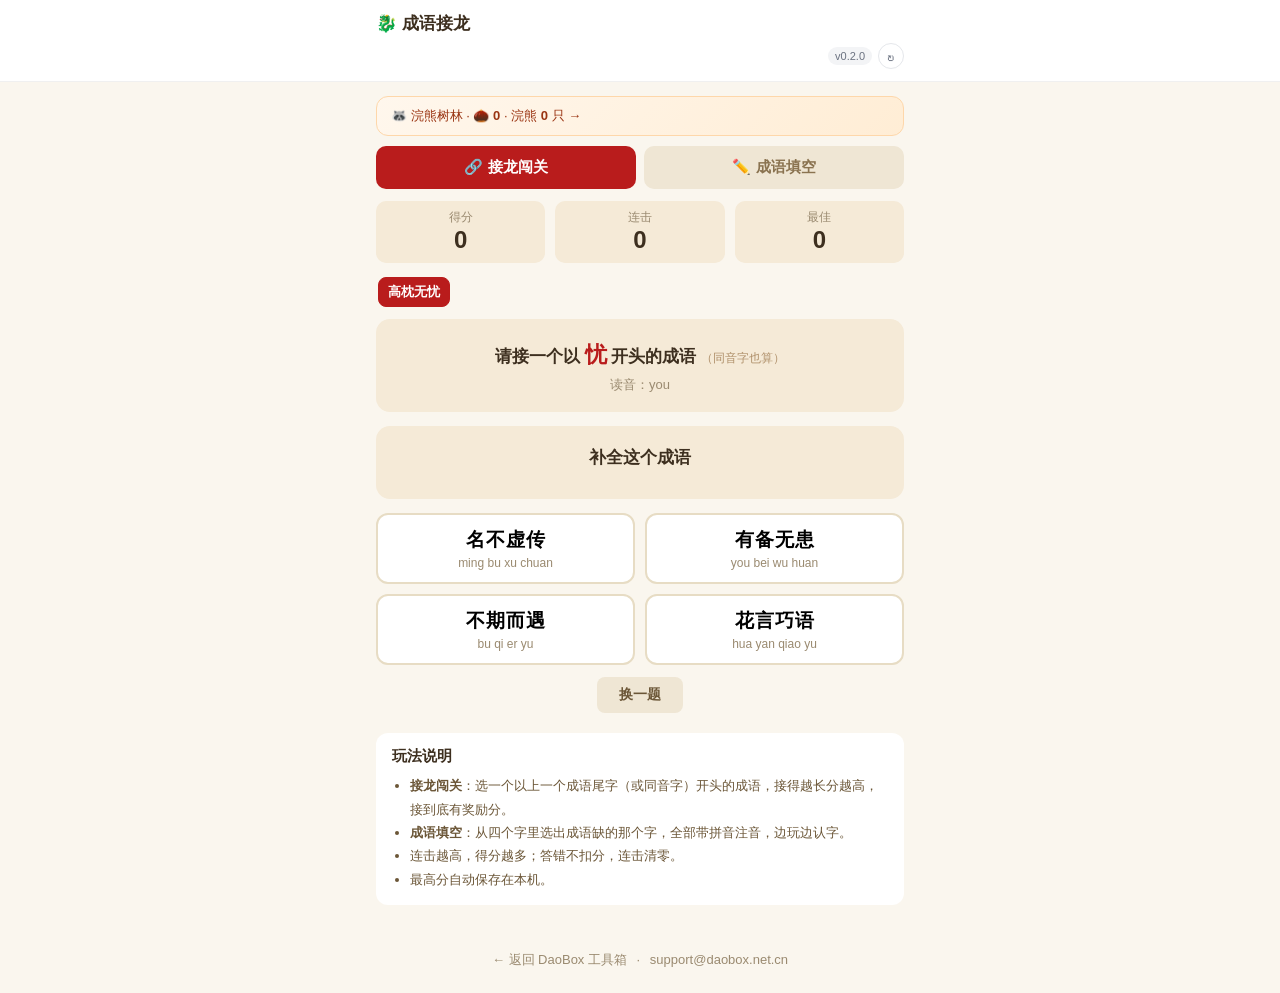
==== public/index.html @ cd1f9f40 "feat: 页面切回前台时触发 SW 更新检查（方案A）" ====
<!DOCTYPE html>
<html lang="zh-CN">
<head>
  <script>
    // 双域名适配：国内站 daobox.net.cn / 海外站 daobox.app，门户与登录按当前域名自动选择
    window.DB_HOME = location.hostname.indexOf('daobox.net.cn') !== -1
      ? 'https://daobox.net.cn' : 'https://daobox.app';
  </script>
  <meta charset="UTF-8">
  <meta name="viewport" content="width=device-width, initial-scale=1.0, viewport-fit=cover">
  <title>成语接龙 · DaoBox 学习小游戏</title>
  <meta name="description" content="DaoBox 成语接龙：接龙闯关 + 成语填空两种玩法，带拼音注音，边玩边学常用成语！">
  <link rel="manifest" href="manifest.json">
  <link rel="icon" href="icons/favicon.svg" type="image/svg+xml">
  <link rel="apple-touch-icon" href="icons/apple-touch-icon.png">
  <meta name="theme-color" content="#b91c1c">
  <link rel="stylesheet" href="style.css?v=4">
</head>
<body>
  <header class="topbar">
    <div class="topbar-inner">
      <div class="brand">🐉 成语接龙</div>
      <div class="topbar-tools"><span class="version-badge" id="app-version">v0.2.0</span><button class="refresh-btn" id="refresh-btn" type="button" title="强制刷新 · 清缓存重载" aria-label="强制刷新">↻</button></div>
      <div class="topbar-slot" id="db-account-slot"></div>
    </div>
  </header>

  <main class="page">
    <a class="raccoon-bar" id="raccoon-bar" href="javascript:void(0)" style="display:block;margin:0 0 10px;padding:10px 14px;background:linear-gradient(135deg,#fff7ed,#ffedd5);border:1px solid #fed7aa;border-radius:12px;color:#9a3412;font-size:13px;text-decoration:none">🦝 浣熊树林 · 🌰 0 · 浣熊 0 只 →</a>

    <!-- 浣熊树林（2026-10-28 儿童奖励体系） -->
    <section id="raccoon-garden" class="hidden"></section>

    <section class="mode-switch" id="mode-switch-sec" role="tablist">
      <button id="mode-chain" class="mode-btn active" type="button">🔗 接龙闯关</button>
      <button id="mode-blank" class="mode-btn" type="button">✏️ 成语填空</button>
    </section>

    <section class="hud">
      <div class="score-box">
        <div class="score-label">得分</div>
        <div class="score-value" id="score">0</div>
      </div>
      <div class="score-box">
        <div class="score-label">连击</div>
        <div class="score-value" id="streak">0</div>
      </div>
      <div class="score-box">
        <div class="score-label" id="best-label">最佳</div>
        <div class="score-value" id="best">0</div>
      </div>
    </section>

    <!-- 接龙模式 -->
    <section id="chain-panel">
      <div class="chain-strip" id="chain-strip"></div>
      <div class="question-card">
        <div class="question-title" id="chain-q">请接一个以 <b id="tail-char">—</b> 开头的成语 <span class="q-hint">（同音字也算）</span></div>
        <div class="question-sub" id="tail-py"></div>
      </div>
    </section>

    <!-- 填空模式 -->
    <section id="blank-panel" class="hidden">
      <div class="question-card">
        <div class="question-title">补全这个成语</div>
        <div class="blank-idiom" id="blank-idiom"></div>
        <div class="question-sub" id="blank-py"></div>
      </div>
    </section>

    <div class="options" id="options"></div>

    <div id="feedback" class="feedback hidden"></div>

    <div class="btn-row" id="btn-skip-row">
      <button id="btn-skip" class="btn" type="button">换一题</button>
    </div>

    <section class="tips" id="tips-sec">
      <h2>玩法说明</h2>
      <ul>
        <li><b>接龙闯关</b>：选一个以上一个成语尾字（或同音字）开头的成语，接得越长分越高，接到底有奖励分。</li>
        <li><b>成语填空</b>：从四个字里选出成语缺的那个字，全部带拼音注音，边玩边认字。</li>
        <li>连击越高，得分越多；答错不扣分，连击清零。</li>
        <li>最高分自动保存在本机。</li>
      </ul>
    </section>
  </main>

  <div id="time-lock" class="modal-mask hidden">
    <div class="modal-card">
      <div class="win-emoji">⏰</div>
      <h3>今日免费时长已用完</h3>
      <p>注册登录每天可获得更多时长。</p>
      <div class="modal-btns">
        <a id="lock-login" class="primary-btn" href="javascript:void(0)">注册 / 登录</a>
        <button id="lock-close" class="secondary-btn" type="button">知道了</button>
      </div>
    </div>
  </div>

  <footer class="footer">
    <a id="home-link" href="javascript:void(0)">← 返回 DaoBox 工具箱</a>
    <span id="app-home-wrap" style="display:none"><span class="dot">·</span>
    <a id="app-home-link" href="./?src=home">🏠 成语接龙首页</a></span>
    <span class="dot">·</span>
    <span id="contact-email"></span>
  </footer>

  <script>
    // 联系邮箱运行时拼接（防 Cloudflare obfuscate）
    (function () {
      var u = 'support', d = 'daobox.net.cn';
      document.getElementById('contact-email').innerHTML =
        '<a href="mailto:' + u + '@' + d + '">' + u + '@' + d + '</a>';
    })();
  </script>
  <script src="data.js?v=3"></script>
  <script src="app.js?v=7"></script>
  <script>document.write('<script src="' + window.DB_HOME + '/portal.js" data-app="chengyu"><\/script>');</script>
  <script>
    (function () {
      var login = document.getElementById('lock-login');
      if (login) login.href = window.DB_HOME + '/login?src=chengyu';
      var home = document.getElementById('home-link');
      if (home) home.href = window.DB_HOME + '?src=chengyu';
    })();
  </script>
  <script>
    if ('serviceWorker' in navigator) {
      window.addEventListener('load', function () {
        navigator.serviceWorker.register('./service-worker.js').catch(function () {});
      });
    }
  
      // 切回前台时触发 SW 更新检查（覆盖长期不关闭的页面，方案A）
      document.addEventListener('visibilitychange', function () {
        if (document.visibilityState !== 'visible' || !('serviceWorker' in navigator)) return;
        navigator.serviceWorker.getRegistration().then(function (r) {
          if (r) r.update().catch(function () {});
        }).catch(function () {});
      });
  </script>
</body>
</html>
---- public/style.css ----
/* 成语接龙 · DaoBox 家族（v0.1.0） */
:root {
  --bg: #faf6ee;
  --board: #f5ead7;
  --cell: #ffffff;
  --text: #3d2f1f;
  --muted: #9a8a70;
  --accent: #b91c1c;
  --gold: #d97706;
  --green: #16a34a;
}

* { box-sizing: border-box; }
html, body { margin: 0; padding: 0; }
body {
  min-height: 100vh; min-height: 100dvh;
  display: flex; flex-direction: column;
  background: var(--bg); color: var(--text);
  font-family: -apple-system, BlinkMacSystemFont, "PingFang SC", "Helvetica Neue", "Microsoft YaHei", sans-serif;
  -webkit-tap-highlight-color: transparent;
}

/* ---------- 顶栏 ---------- */
.topbar { background: #fff; border-bottom: 1px solid rgba(0,0,0,.06); }
.topbar-inner {
  max-width: 560px; margin: 0 auto;
  display: flex; align-items: center; justify-content: flex-end; flex-wrap: wrap; row-gap: 8px;
  padding: 12px 16px;
}
.topbar-inner .brand { flex: 1 1 100%; white-space: nowrap; }
.brand { font-size: 17px; font-weight: 700; }
.topbar-tools { display: inline-flex; align-items: center; gap: 6px; }
.version-badge { font-size: 11px; color: #6b7280; background: #f3f4f6; border-radius: 999px; padding: 3px 7px; }
.refresh-btn { width: 26px; height: 26px; padding: 0; border: 1px solid #e5e7eb; border-radius: 999px; background: #fff; color: #6b7280; font-size: 15px; line-height: 1; cursor: pointer; }
.refresh-btn:hover { color: var(--accent); border-color: #fca5a5; }

/* ---------- 主体 ---------- */
.page { max-width: 560px; width: 100%; margin: 0 auto; padding: 14px 16px 32px; flex: 1; }

.mode-switch { display: flex; gap: 8px; margin-bottom: 12px; }
.mode-btn {
  flex: 1; border: 2px solid transparent; border-radius: 10px;
  padding: 10px 0; font-size: 15px; font-weight: 700;
  background: #efe6d4; color: #8a7350; cursor: pointer;
}
.mode-btn.active { background: var(--accent); color: #fff; }

.hud { display: flex; gap: 10px; margin-bottom: 12px; }
.score-box { flex: 1; background: var(--board); border-radius: 10px; padding: 8px 12px; text-align: center; }
.score-label { font-size: 12px; color: var(--muted); }
.score-value { font-size: 24px; font-weight: 800; line-height: 1.2; }

/* ---------- 接龙链条 ---------- */
.chain-strip {
  display: flex; gap: 6px; overflow-x: auto; padding: 2px;
  margin-bottom: 10px; scrollbar-width: none;
}
.chain-strip::-webkit-scrollbar { display: none; }
.chain-chip {
  flex-shrink: 0; background: #fff; border: 1px solid #e7dcc4;
  border-radius: 8px; padding: 5px 9px; font-size: 13px; font-weight: 700;
  color: #6b5637; white-space: nowrap;
}
.chain-chip.latest { background: var(--accent); border-color: var(--accent); color: #fff; }

/* ---------- 题目 ---------- */
.question-card {
  background: var(--board); border-radius: 14px;
  padding: 18px 16px; text-align: center; margin-bottom: 14px;
}
.question-title { font-size: 17px; font-weight: 700; line-height: 1.6; }
.q-hint { font-size: 12px; color: rgba(120,72,20,.55); font-weight: normal; }
.question-title b { color: var(--accent); font-size: 22px; }
.question-sub { font-size: 13px; color: var(--muted); margin-top: 4px; }
.blank-idiom {
  font-size: 34px; font-weight: 800; letter-spacing: 6px;
  margin-top: 10px; line-height: 1.3;
}
.blank-idiom .hole {
  display: inline-block; min-width: 1.2em; text-align: center;
  border-bottom: 3px solid var(--accent); color: var(--accent);
}

/* ---------- 选项 ---------- */
.options { display: grid; grid-template-columns: 1fr 1fr; gap: 10px; }
.opt {
  border: 2px solid #e7dcc4; border-radius: 12px; background: var(--cell);
  padding: 12px 8px; text-align: center; cursor: pointer;
  transition: transform .1s ease, border-color .1s ease;
}
.opt:active { transform: scale(.96); }
.opt .opt-word { font-size: 19px; font-weight: 800; letter-spacing: 1px; }
.opt .opt-py { font-size: 12px; color: var(--muted); margin-top: 3px; }
.opt.correct { border-color: var(--green); background: #f0fdf4; }
.opt.correct .opt-word { color: var(--green); }
.opt.wrong { border-color: var(--accent); background: #fef2f2; opacity: .75; }
.opt.dim { opacity: .45; }
.options.locked .opt { cursor: default; }

/* ---------- 反馈 ---------- */
.feedback {
  margin-top: 12px; border-radius: 10px; padding: 10px 14px;
  font-size: 14px; font-weight: 700; text-align: center;
}
.feedback.good { background: #f0fdf4; color: var(--green); }
.feedback.bad { background: #fef2f2; color: var(--accent); }
.feedback.hidden { display: none; }

.btn-row { display: flex; justify-content: center; margin-top: 12px; }
.btn {
  border: none; border-radius: 8px;
  padding: 9px 22px; font-size: 14px; font-weight: 700;
  background: #efe6d4; color: #6b5637; cursor: pointer;
}
.btn.primary { background: var(--accent); color: #fff; }

/* ---------- 说明 ---------- */
.tips { margin-top: 20px; background: #fff; border-radius: 12px; padding: 14px 16px; }
.tips h2 { font-size: 15px; margin: 0 0 8px; }
.tips ul { margin: 0; padding-left: 18px; }
.tips li { font-size: 13px; line-height: 1.8; color: #6b5637; }

/* ---------- 时长锁 ---------- */
.modal-mask {
  position: fixed; inset: 0; background: rgba(0,0,0,.45);
  display: flex; align-items: center; justify-content: center; z-index: 50;
}
.modal-card {
  background: #fff; border-radius: 16px; padding: 24px 28px;
  max-width: 300px; width: calc(100% - 48px); text-align: center;
}
.win-emoji { font-size: 40px; }
.modal-card h3 { margin: 10px 0 6px; font-size: 17px; }
.modal-card p { margin: 0 0 16px; font-size: 13px; color: var(--muted); }
.modal-btns { display: flex; flex-direction: column; gap: 8px; }
.primary-btn {
  display: block; background: var(--accent); color: #fff; text-decoration: none;
  border-radius: 10px; padding: 10px 0; font-weight: 700; font-size: 15px;
}
.secondary-btn {
  background: #f3f4f6; color: #4b5563; border: none;
  border-radius: 10px; padding: 10px 0; font-weight: 700; font-size: 15px; cursor: pointer;
}

/* ---------- 页脚 ---------- */
.footer {
  max-width: 560px; width: 100%; margin: 0 auto;
  padding: 14px 16px 24px; text-align: center;
  font-size: 13px; color: var(--muted);
}
.footer a { color: var(--muted); text-decoration: none; }
.footer a:hover { color: var(--accent); }
.footer .dot { margin: 0 6px; }
#contact-email a { color: var(--muted); }

.modal-mask.hidden { display: none; }

/* ===== 浣熊树林（2026-10-28 儿童奖励体系） ===== */
.rc-grid { display:grid; grid-template-columns:repeat(5,1fr); gap:8px; margin-top:10px; }
.rc-cell { background:#fff7ed; border:1px solid #fed7aa; border-radius:10px; padding:8px 4px; text-align:center; font-size:20px; }
.rc-cell small { display:block; font-size:10px; color:#374151; margin-top:2px; }
.rc-cell.locked { background:#f9fafb; border-color:#e5e7eb; }
.rc-cell.locked small { color:#9ca3af; }
.rc-record { display:flex; justify-content:space-between; font-size:13px; padding:6px 10px; border-bottom:1px dashed #e5e7eb; }
@keyframes rcSway { 0%,100% { transform:translateY(0); } 50% { transform:translateY(-3px); } }
.rc-sway { animation: rcSway 2.6s ease-in-out infinite; }
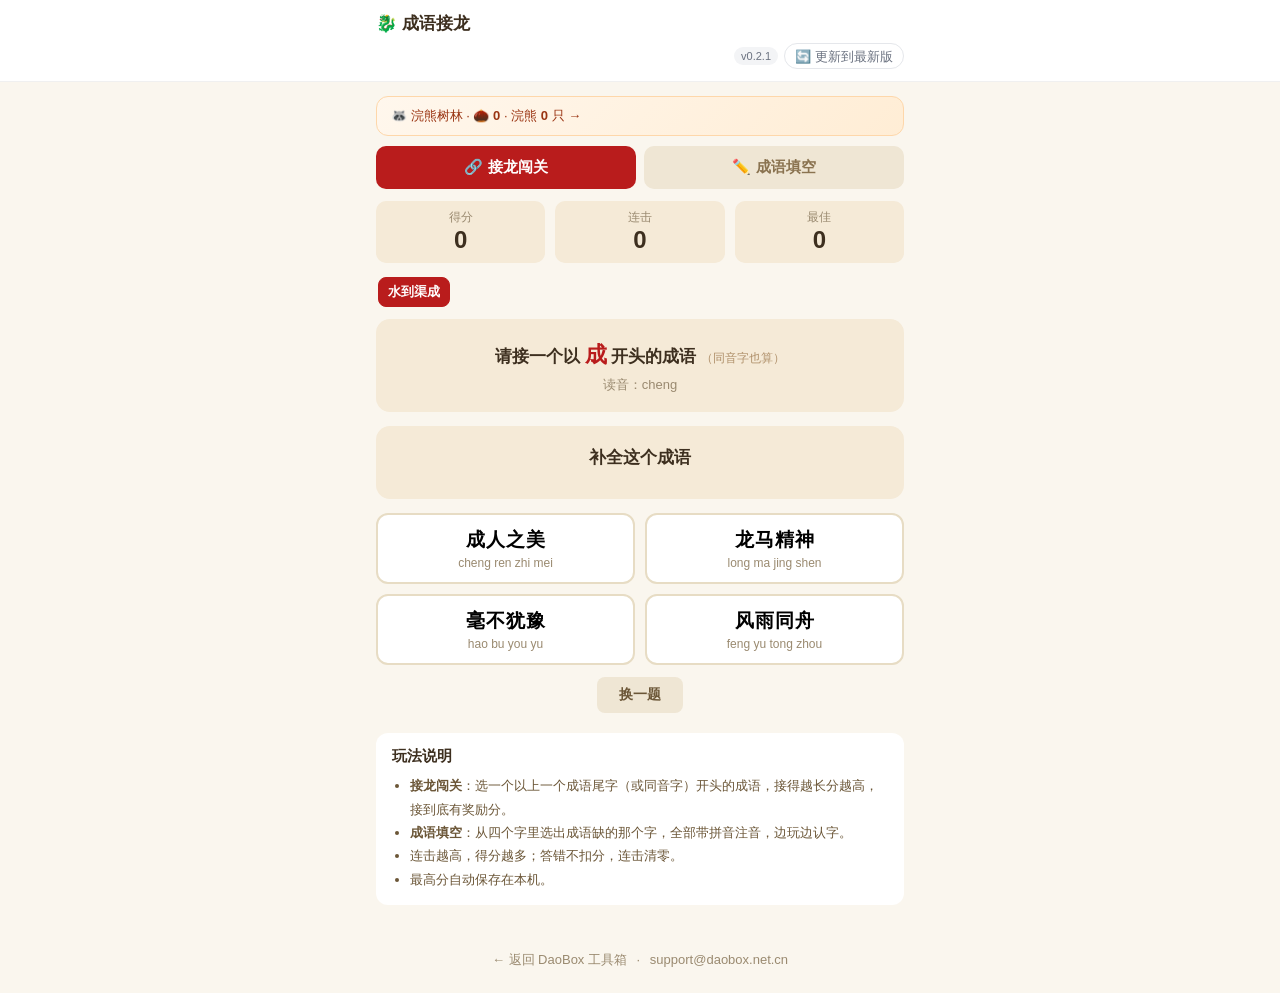
==== commit bad5040d: "ui: 更新按钮改为图标+文字「更新到最新版」（手机端缩短为「更新」，分层规范）" ====
--- a/public/index.html
+++ b/public/index.html
@@ -20,7 +20,7 @@
   <header class="topbar">
     <div class="topbar-inner">
       <div class="brand">🐉 成语接龙</div>
-      <div class="topbar-tools"><span class="version-badge" id="app-version">v0.2.0</span><button class="refresh-btn" id="refresh-btn" type="button" title="强制刷新 · 清缓存重载" aria-label="强制刷新">↻</button></div>
+      <div class="topbar-tools"><span class="version-badge" id="app-version">v0.2.0</span><button class="refresh-btn" id="refresh-btn" type="button" aria-label="更新到最新版">🔄<span class="rb-full">更新到最新版</span><span class="rb-short">更新</span></button></div>
       <div class="topbar-slot" id="db-account-slot"></div>
     </div>
   </header>
--- a/public/style.css
+++ b/public/style.css
@@ -31,7 +31,7 @@
 .brand { font-size: 17px; font-weight: 700; }
 .topbar-tools { display: inline-flex; align-items: center; gap: 6px; }
 .version-badge { font-size: 11px; color: #6b7280; background: #f3f4f6; border-radius: 999px; padding: 3px 7px; }
-.refresh-btn { width: 26px; height: 26px; padding: 0; border: 1px solid #e5e7eb; border-radius: 999px; background: #fff; color: #6b7280; font-size: 15px; line-height: 1; cursor: pointer; }
+.refresh-btn { height: 26px; padding: 0 10px; border: 1px solid #e5e7eb; border-radius: 999px; background: #fff; color: #6b7280; font-size: 13px; line-height: 1; cursor: pointer; display: inline-flex; align-items: center; gap: 4px; white-space: nowrap; }
 .refresh-btn:hover { color: var(--accent); border-color: #fca5a5; }
 
 /* ---------- 主体 ---------- */
@@ -164,3 +164,7 @@
 .rc-record { display:flex; justify-content:space-between; font-size:13px; padding:6px 10px; border-bottom:1px dashed #e5e7eb; }
 @keyframes rcSway { 0%,100% { transform:translateY(0); } 50% { transform:translateY(-3px); } }
 .rc-sway { animation: rcSway 2.6s ease-in-out infinite; }
+
+/* v更新按钮分层：手机端缩短文案 */
+.rb-short{display:none}
+@media (max-width:480px){.rb-full{display:none}.rb-short{display:inline}}
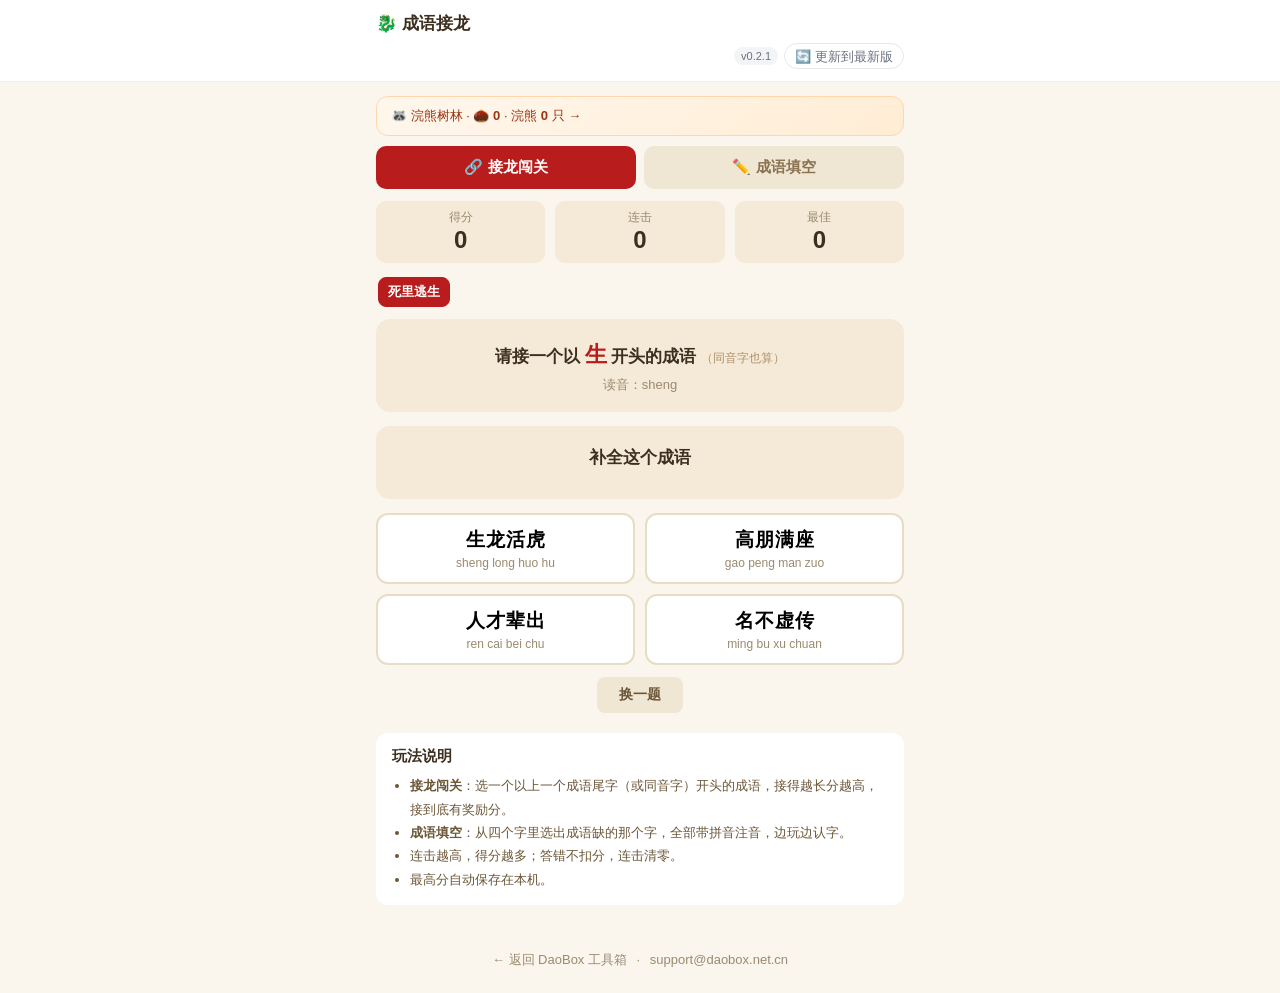
==== commit 7fc42e2f: "seo: 补 robots/sitemap + 首页关键词 TDK（百度/Google 收录优化，儿童教育主轴）" ====
--- a/public/index.html
+++ b/public/index.html
@@ -8,9 +8,10 @@
   </script>
   <meta charset="UTF-8">
   <meta name="viewport" content="width=device-width, initial-scale=1.0, viewport-fit=cover">
-  <title>成语接龙 · DaoBox 学习小游戏</title>
-  <meta name="description" content="DaoBox 成语接龙：接龙闯关 + 成语填空两种玩法，带拼音注音，边玩边学常用成语！">
-  <link rel="manifest" href="manifest.json">
+  <title>成语接龙 - 儿童成语学习大全 | 道盒 DaoBox 儿童学习工具箱</title>
+  <meta name="description" content="成语接龙与儿童成语学习工具，成语释义、接龙闯关一站式学习。帮孩子积累成语词汇、爱上汉语文化，免费在线使用。">
+  <meta name="keywords" content="成语接龙,成语学习,儿童成语,成语大全,成语故事">
+<link rel="manifest" href="manifest.json">
   <link rel="icon" href="icons/favicon.svg" type="image/svg+xml">
   <link rel="apple-touch-icon" href="icons/apple-touch-icon.png">
   <meta name="theme-color" content="#b91c1c">
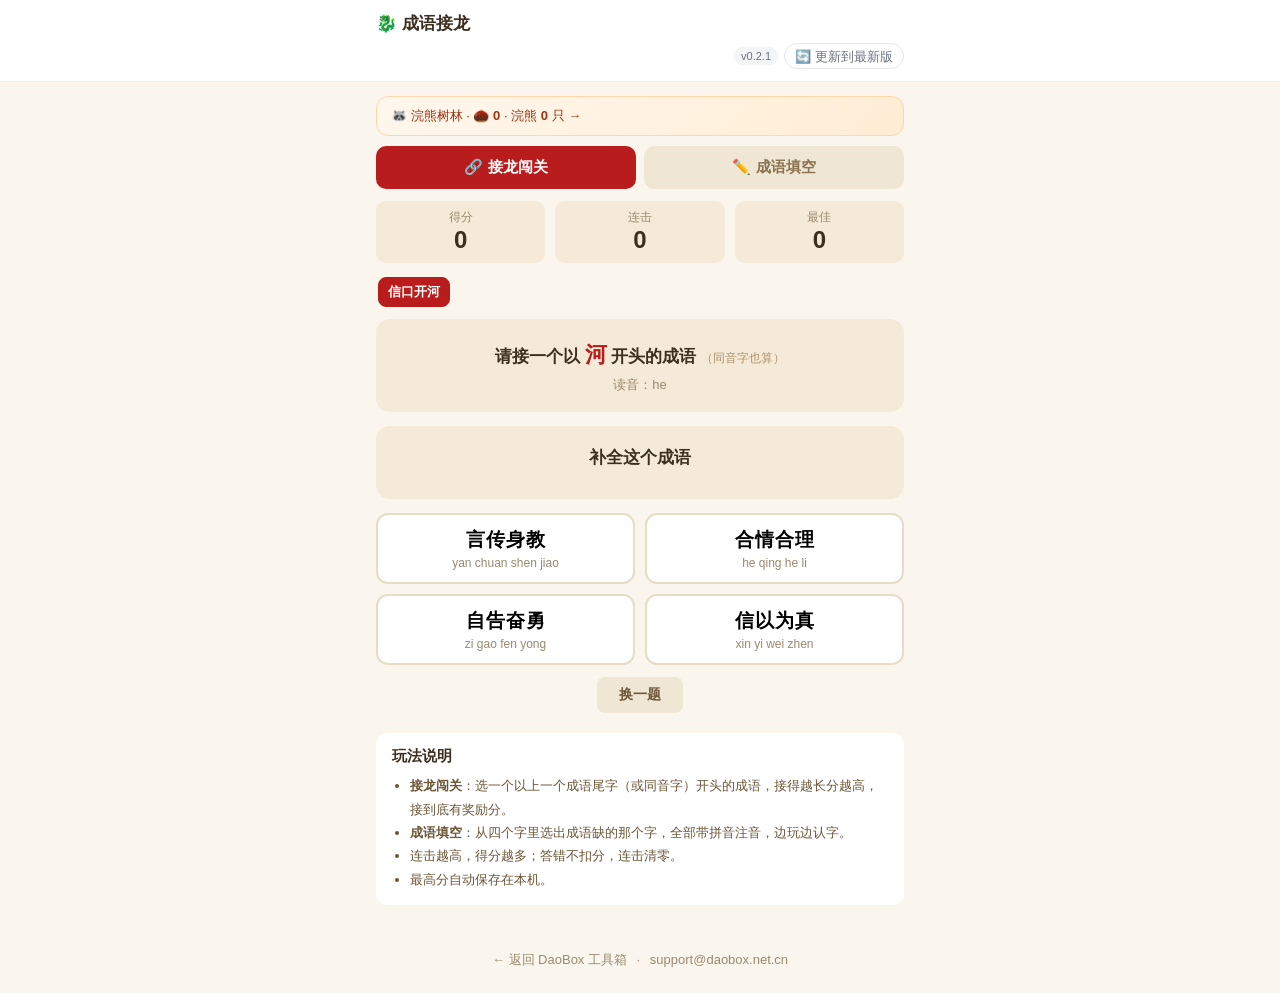
==== commit b0265d68: "seo: index.html meta 追加防沉迷/家长管控关键词与描述" ====
--- a/public/index.html
+++ b/public/index.html
@@ -9,8 +9,8 @@
   <meta charset="UTF-8">
   <meta name="viewport" content="width=device-width, initial-scale=1.0, viewport-fit=cover">
   <title>成语接龙 - 儿童成语学习大全 | 道盒 DaoBox 儿童学习工具箱</title>
-  <meta name="description" content="成语接龙与儿童成语学习工具，成语释义、接龙闯关一站式学习。帮孩子积累成语词汇、爱上汉语文化，免费在线使用。">
-  <meta name="keywords" content="成语接龙,成语学习,儿童成语,成语大全,成语故事">
+  <meta name="description" content="成语接龙与儿童成语学习工具，成语释义、接龙闯关一站式学习。帮孩子积累成语词汇、爱上汉语文化，免费在线使用。家长可控时长，学习游戏分开管。">
+  <meta name="keywords" content="成语接龙,成语学习,儿童成语,成语大全,成语故事,防沉迷,儿童防沉迷,家长管控">
 <link rel="manifest" href="manifest.json">
   <link rel="icon" href="icons/favicon.svg" type="image/svg+xml">
   <link rel="apple-touch-icon" href="icons/apple-touch-icon.png">
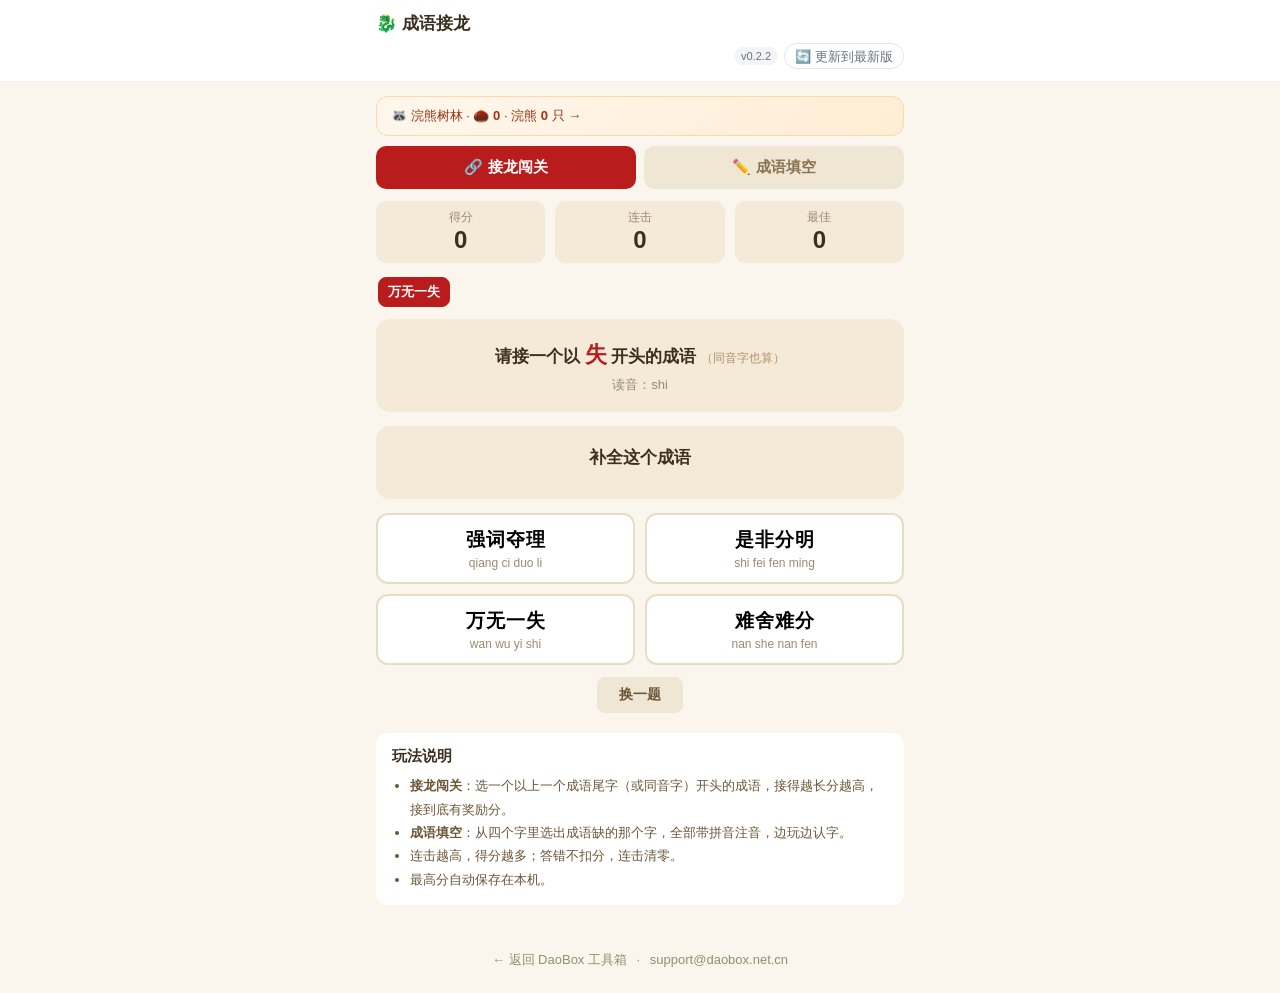
==== commit 0aa21770: "fix: 更新按钮改强制回源 + 返回工具箱链接域名自适应 + 版本号递增" ====
--- a/public/index.html
+++ b/public/index.html
@@ -118,7 +118,7 @@
     })();
   </script>
   <script src="data.js?v=3"></script>
-  <script src="app.js?v=7"></script>
+  <script src="app.js?v=0.2.2"></script>
   <script>document.write('<script src="' + window.DB_HOME + '/portal.js" data-app="chengyu"><\/script>');</script>
   <script>
     (function () {
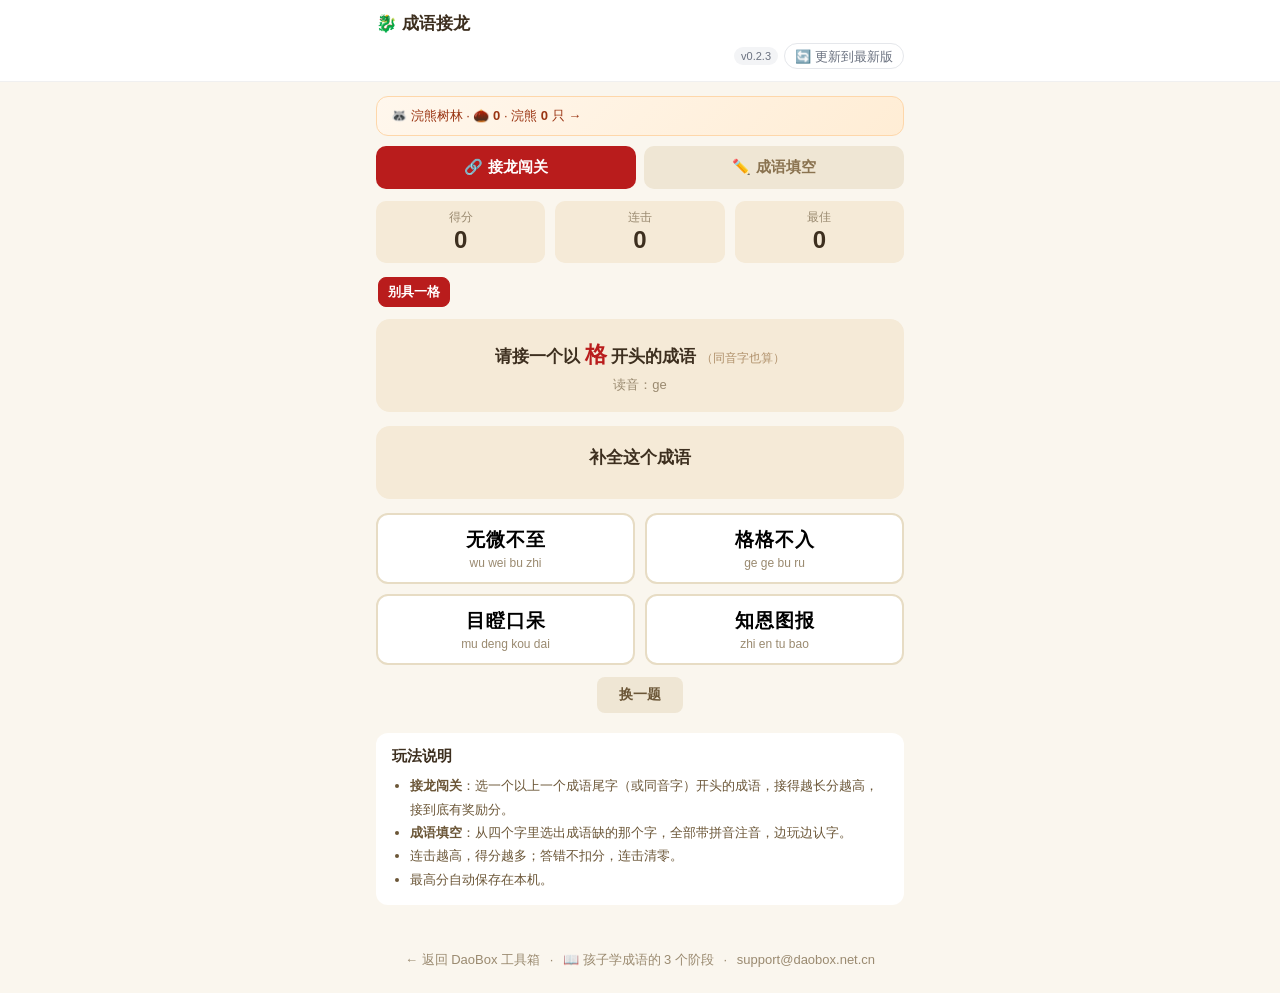
==== commit df071667: "seo: 新增《孩子学成语别硬背！成语接龙的 3 个阶段练法》+ 首页静态内链，v0.2.3" ====
--- a/public/index.html
+++ b/public/index.html
@@ -103,6 +103,8 @@
 
   <footer class="footer">
     <a id="home-link" href="javascript:void(0)">← 返回 DaoBox 工具箱</a>
+    <span class="dot">·</span>
+    <a href="/guides/how-kids-learn-chengyu.html">📖 孩子学成语的 3 个阶段</a>
     <span id="app-home-wrap" style="display:none"><span class="dot">·</span>
     <a id="app-home-link" href="./?src=home">🏠 成语接龙首页</a></span>
     <span class="dot">·</span>
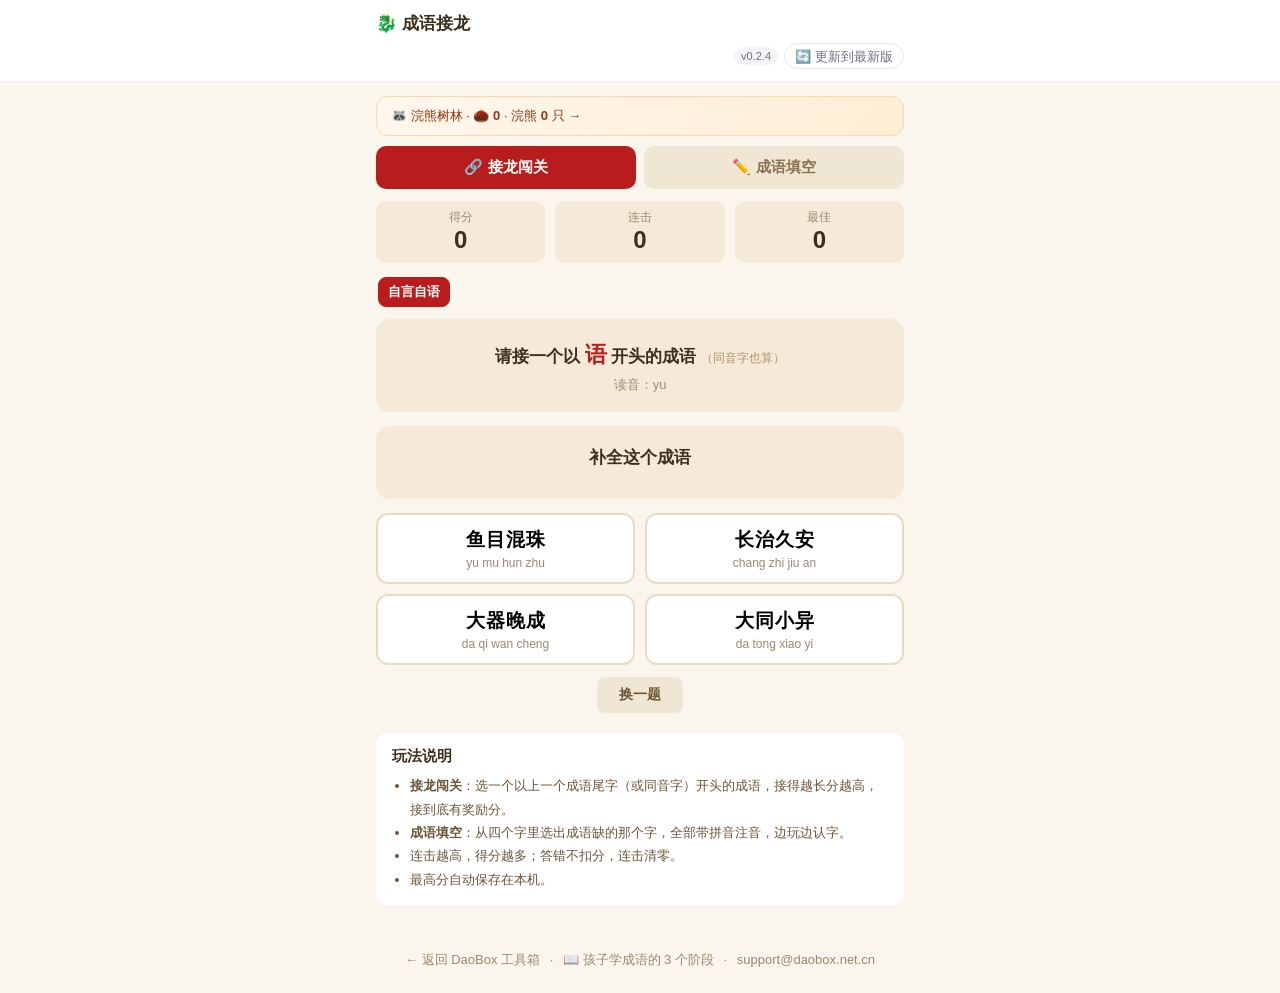
==== commit c802399c: "seo: 补齐国内首页 canonical" ====
--- a/public/index.html
+++ b/public/index.html
@@ -9,6 +9,7 @@
   <meta charset="UTF-8">
   <meta name="viewport" content="width=device-width, initial-scale=1.0, viewport-fit=cover">
   <title>成语接龙 - 儿童成语学习大全 | 道盒 DaoBox 儿童学习工具箱</title>
+  <link rel="canonical" href="https://chengyu.daobox.net.cn/">
   <meta name="description" content="成语接龙与儿童成语学习工具，成语释义、接龙闯关一站式学习。帮孩子积累成语词汇、爱上汉语文化，免费在线使用。家长可控时长，学习游戏分开管。">
   <meta name="keywords" content="成语接龙,成语学习,儿童成语,成语大全,成语故事,防沉迷,儿童防沉迷,家长管控">
 <link rel="manifest" href="manifest.json">
@@ -120,7 +121,7 @@
     })();
   </script>
   <script src="data.js?v=3"></script>
-  <script src="app.js?v=0.2.2"></script>
+  <script src="app.js?v=0.2.4"></script>
   <script>document.write('<script src="' + window.DB_HOME + '/portal.js" data-app="chengyu"><\/script>');</script>
   <script>
     (function () {
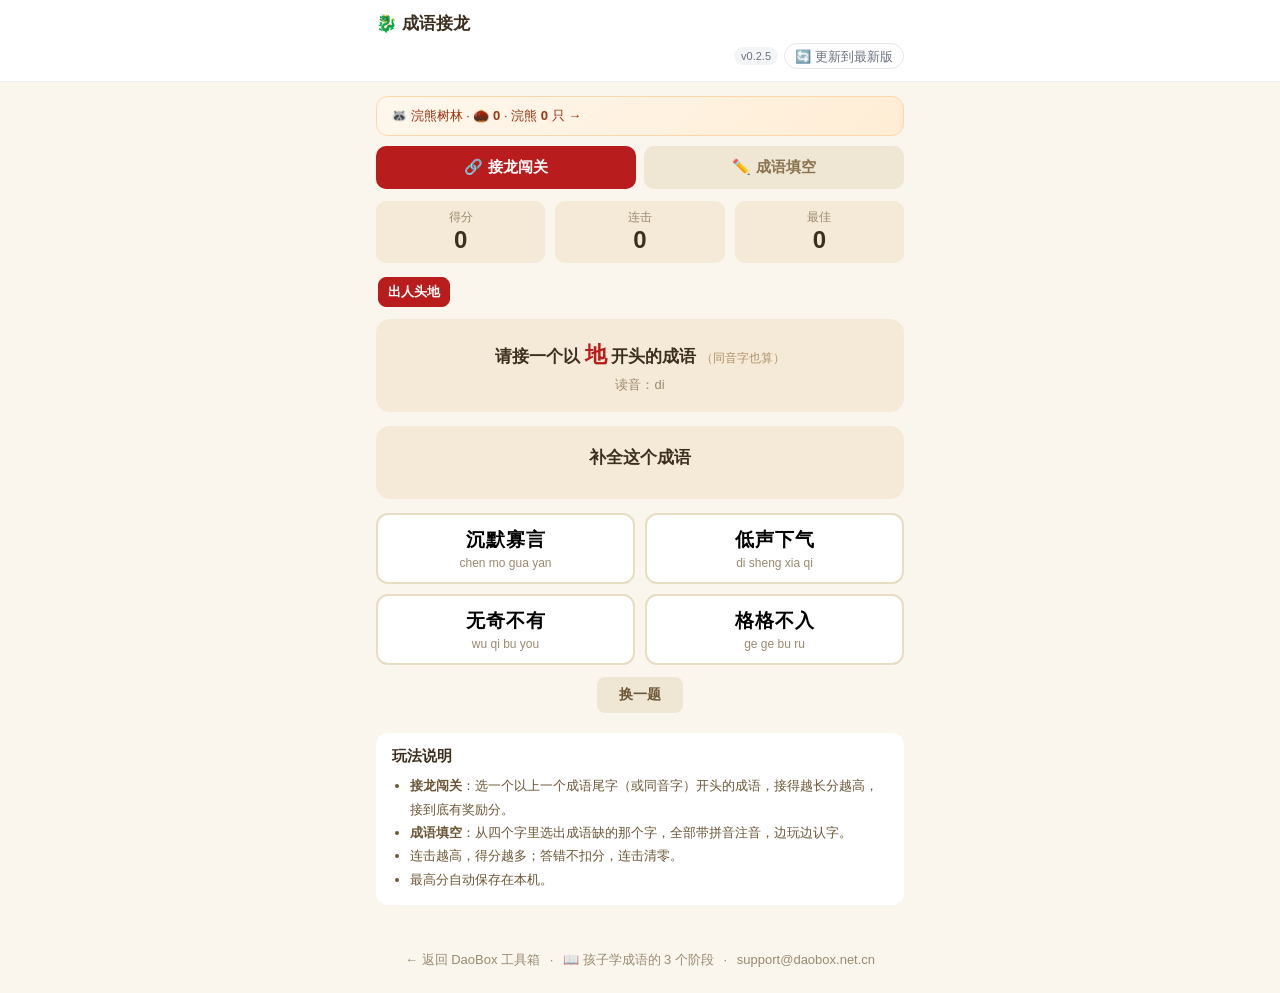
==== commit d55bda01: "seo: 统一免费体验与会员文案" ====
--- a/public/index.html
+++ b/public/index.html
@@ -10,7 +10,7 @@
   <meta name="viewport" content="width=device-width, initial-scale=1.0, viewport-fit=cover">
   <title>成语接龙 - 儿童成语学习大全 | 道盒 DaoBox 儿童学习工具箱</title>
   <link rel="canonical" href="https://chengyu.daobox.net.cn/">
-  <meta name="description" content="成语接龙与儿童成语学习工具，成语释义、接龙闯关一站式学习。帮孩子积累成语词汇、爱上汉语文化，免费在线使用。家长可控时长，学习游戏分开管。">
+  <meta name="description" content="成语接龙与儿童成语学习工具，成语释义、接龙闯关一站式学习。帮孩子积累成语词汇、爱上汉语文化。免费体验，注册后每日时长翻倍，会员全家不限时。家长可控时长，学习游戏分开管。">
   <meta name="keywords" content="成语接龙,成语学习,儿童成语,成语大全,成语故事,防沉迷,儿童防沉迷,家长管控">
 <link rel="manifest" href="manifest.json">
   <link rel="icon" href="icons/favicon.svg" type="image/svg+xml">
